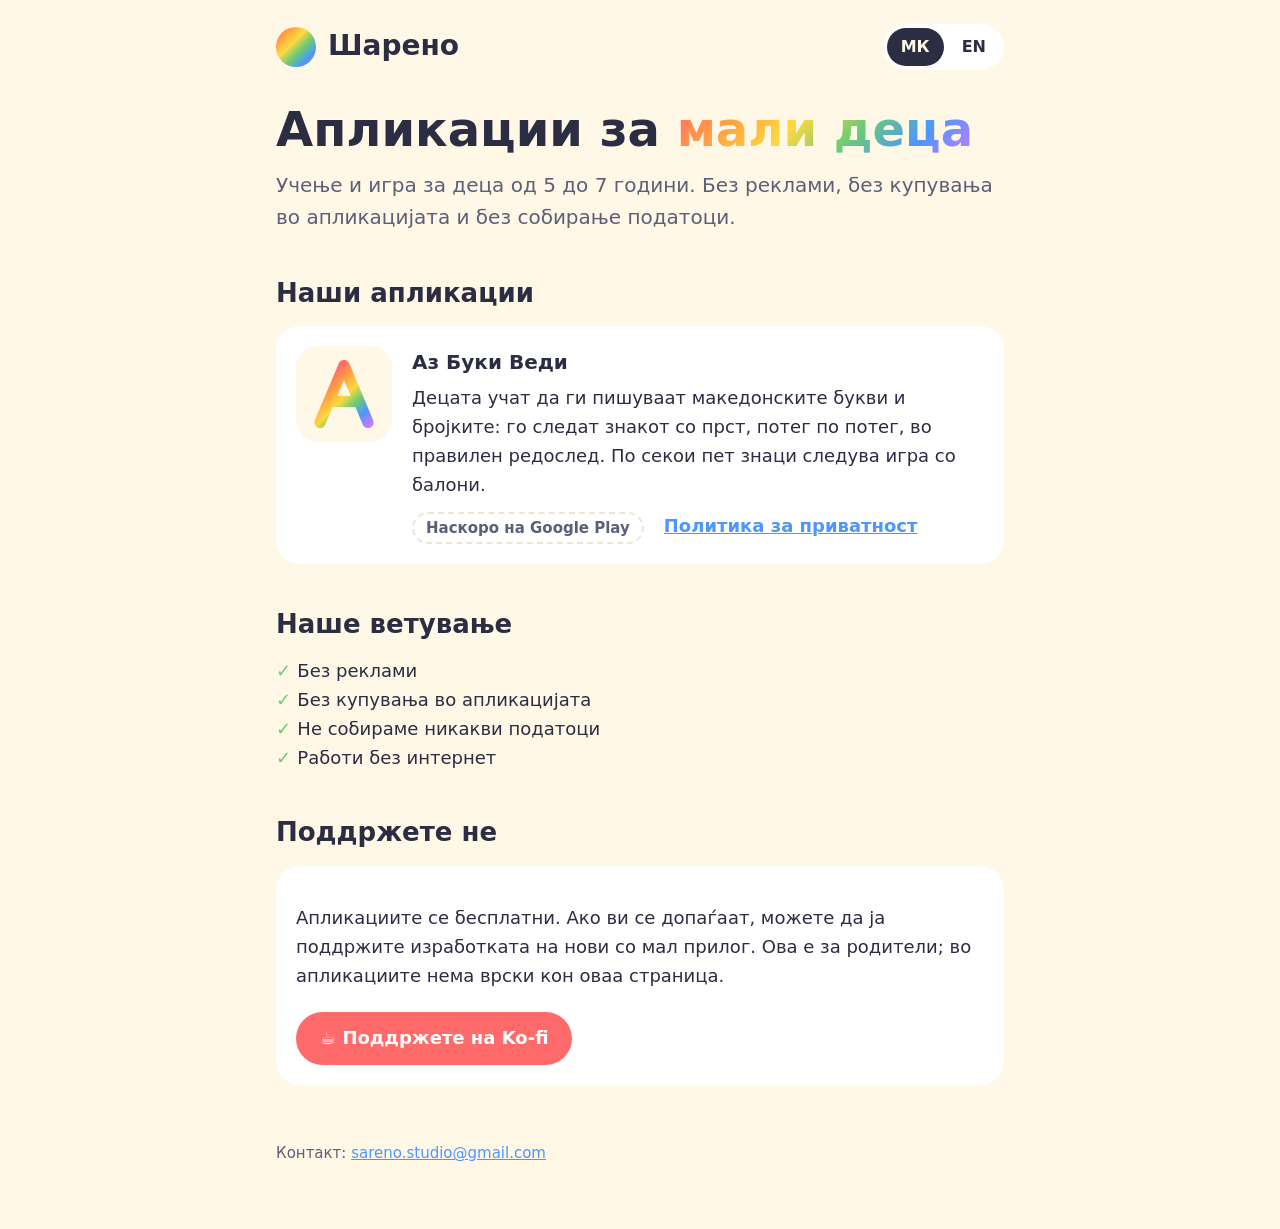
==== index.html @ 2bbfe4ad "Studio site with Аз Буки Веди privacy policy Co-Authored-By: Claude Opus 5.5 <noreply@anthropic.com>" ====
<!doctype html>
<html lang="mk">
<head>
  <meta charset="utf-8">
  <meta name="viewport" content="width=device-width, initial-scale=1">
  <title>Шарено</title>
  <meta name="description" content="Шарено: апликации за учење и игра за мали деца, без реклами и без собирање податоци.">
  <link rel="icon" href="az-buki-vedi/icon.png">
  <link rel="stylesheet" href="style.css">
</head>
<body>
<main>
  <header class="top">
    <a class="brand" href="./"><span class="dots" aria-hidden="true"></span>Шарено</a>
    <div class="lang" role="group" aria-label="Јазик / Language">
      <button type="button" data-set-lang="mk" aria-pressed="true">МК</button>
      <button type="button" data-set-lang="en" aria-pressed="false">EN</button>
    </div>
  </header>

  <!-- Macedonian -->
  <section lang="mk" data-lang="mk">
    <h1>Апликации за <span class="rainbow">мали деца</span></h1>
    <p class="lead">Учење и игра за деца од 5 до 7 години. Без реклами, без купувања во апликацијата и без собирање податоци.</p>

    <h2>Наши апликации</h2>
    <article class="card">
      <img src="az-buki-vedi/icon.png" alt="">
      <div>
        <h3>Аз Буки Веди</h3>
        <p>Децата учат да ги пишуваат македонските букви и бројките: го следат знакот со прст, потег по потег, во правилен редослед. По секои пет знаци следува игра со балони.</p>
        <div class="links">
          <span class="soon">Наскоро на Google Play</span>
          <a href="az-buki-vedi/privacy.html">Политика за приватност</a>
        </div>
      </div>
    </article>

    <h2>Наше ветување</h2>
    <ul class="promise">
      <li>Без реклами</li>
      <li>Без купувања во апликацијата</li>
      <li>Не собираме никакви податоци</li>
      <li>Работи без интернет</li>
    </ul>

    <h2>Поддржете не</h2>
    <div class="support">
      <p>Апликациите се бесплатни. Ако ви се допаѓаат, можете да ја поддржите изработката на нови со мал прилог. Ова е за родители; во апликациите нема врски кон оваа страница.</p>
      <a class="button" href="https://ko-fi.com/KOFI_USERNAME" rel="noopener">☕ Поддржете на Ko-fi</a>
    </div>

    <footer>Контакт: <a href="mailto:sareno.studio@gmail.com">sareno.studio@gmail.com</a></footer>
  </section>

  <!-- English -->
  <section lang="en" data-lang="en" hidden>
    <h1>Apps for <span class="rainbow">little ones</span></h1>
    <p class="lead">Learning and play for children aged 5 to 7. No ads, no in-app purchases, and no data collection.</p>

    <h2>Our apps</h2>
    <article class="card">
      <img src="az-buki-vedi/icon.png" alt="">
      <div>
        <h3>Аз Буки Веди</h3>
        <p>Children learn to write the Macedonian Cyrillic letters and digits: they trace each symbol with a finger, stroke by stroke, in the correct order. After every five symbols there is a balloon game.</p>
        <div class="links">
          <span class="soon">Coming soon to Google Play</span>
          <a href="az-buki-vedi/privacy.html#en">Privacy policy</a>
        </div>
      </div>
    </article>

    <h2>Our promise</h2>
    <ul class="promise">
      <li>No ads</li>
      <li>No in-app purchases</li>
      <li>We collect no data at all</li>
      <li>Works offline</li>
    </ul>

    <h2>Support us</h2>
    <div class="support">
      <p>Our apps are free. If you like them, you can support the making of new ones with a small tip. This is for parents; the apps never link to this page.</p>
      <a class="button" href="https://ko-fi.com/KOFI_USERNAME" rel="noopener">☕ Support on Ko-fi</a>
    </div>

    <footer>Contact: <a href="mailto:sareno.studio@gmail.com">sareno.studio@gmail.com</a></footer>
  </section>
</main>
<script>
  // Language switch; remembers the choice in the address (#en), nothing is stored.
  (function () {
    function show(lang) {
      document.querySelectorAll('[data-lang]').forEach(function (s) {
        s.hidden = s.getAttribute('data-lang') !== lang;
      });
      document.querySelectorAll('[data-set-lang]').forEach(function (b) {
        b.setAttribute('aria-pressed', String(b.getAttribute('data-set-lang') === lang));
      });
      document.documentElement.lang = lang;
    }
    document.querySelectorAll('[data-set-lang]').forEach(function (b) {
      b.addEventListener('click', function () {
        var lang = b.getAttribute('data-set-lang');
        history.replaceState(null, '', lang === 'en' ? '#en' : location.pathname);
        show(lang);
      });
    });
    show(location.hash === '#en' ? 'en' : 'mk');
  })();
</script>
</body>
</html>
---- style.css ----
:root {
  --bg: #fff8e7;
  --surface: #ffffff;
  --text: #2b2d42;
  --muted: #5c5f77;
  --line: #f0e6cf;
  --red: #ff6b6b;
  --blue: #4d96ff;
  --rainbow: linear-gradient(135deg, #ff6b6b, #ff9f43, #ffd93d, #6bcb77, #4d96ff, #c77dff);
  color-scheme: light dark;
}

@media (prefers-color-scheme: dark) {
  :root {
    --bg: #1d1b26;
    --surface: #2a2836;
    --text: #f4f1ea;
    --muted: #b9b5c9;
    --line: #3a3747;
  }
}

* {
  box-sizing: border-box;
}

body {
  margin: 0;
  background: var(--bg);
  color: var(--text);
  font-family: system-ui, -apple-system, 'Segoe UI', Roboto, sans-serif;
  font-size: 18px;
  line-height: 1.6;
}

main {
  max-width: 760px;
  margin: 0 auto;
  padding: 24px 16px 64px;
}

a {
  color: var(--blue);
}

header.top {
  display: flex;
  align-items: center;
  justify-content: space-between;
  gap: 12px;
  margin-bottom: 32px;
}

.brand {
  display: flex;
  align-items: center;
  gap: 12px;
  color: inherit;
  text-decoration: none;
  font-weight: 900;
  font-size: 28px;
}

.brand .dots {
  width: 40px;
  height: 40px;
  border-radius: 50%;
  background: var(--rainbow);
}

.lang {
  display: flex;
  gap: 4px;
  background: var(--surface);
  border-radius: 999px;
  padding: 4px;
}

.lang button {
  border: 0;
  background: transparent;
  color: var(--text);
  font: inherit;
  font-weight: 700;
  font-size: 16px;
  padding: 6px 14px;
  border-radius: 999px;
  cursor: pointer;
}

.lang button[aria-pressed='true'] {
  background: var(--text);
  color: var(--bg);
}

h1 {
  font-size: clamp(32px, 7vw, 48px);
  line-height: 1.15;
  margin: 0 0 12px;
}

h1 .rainbow {
  background: var(--rainbow);
  -webkit-background-clip: text;
  background-clip: text;
  color: transparent;
}

h2 {
  font-size: 26px;
  margin: 40px 0 12px;
}

h3 {
  font-size: 20px;
  margin: 28px 0 6px;
}

.lead {
  font-size: 20px;
  color: var(--muted);
  margin: 0 0 32px;
}

.card {
  display: flex;
  gap: 20px;
  align-items: flex-start;
  background: var(--surface);
  border-radius: 24px;
  padding: 20px;
  margin-bottom: 16px;
}

.card img {
  width: 96px;
  height: 96px;
  border-radius: 22px;
  flex-shrink: 0;
}

.card h3 {
  margin-top: 0;
}

.card p {
  margin: 0 0 12px;
}

.links {
  display: flex;
  flex-wrap: wrap;
  gap: 8px 20px;
  font-weight: 700;
}

.soon {
  display: inline-block;
  font-size: 15px;
  font-weight: 700;
  color: var(--muted);
  border: 2px dashed var(--line);
  border-radius: 999px;
  padding: 2px 12px;
}

.support {
  background: var(--surface);
  border-radius: 24px;
  padding: 20px;
}

.button {
  display: inline-block;
  background: var(--red);
  color: #fff;
  font-weight: 800;
  text-decoration: none;
  border-radius: 999px;
  padding: 12px 24px;
  margin-top: 4px;
}

.promise {
  list-style: none;
  padding: 0;
  margin: 0 0 12px;
}

.promise li::before {
  content: '✓  ';
  font-weight: 900;
  color: #6bcb77;
}

footer {
  margin-top: 56px;
  font-size: 15px;
  color: var(--muted);
}

.policy h2 {
  border-top: 2px solid var(--line);
  padding-top: 32px;
}

.policy h2:first-of-type {
  border-top: 0;
  padding-top: 0;
}

@media (max-width: 520px) {
  .card {
    flex-direction: column;
  }
}
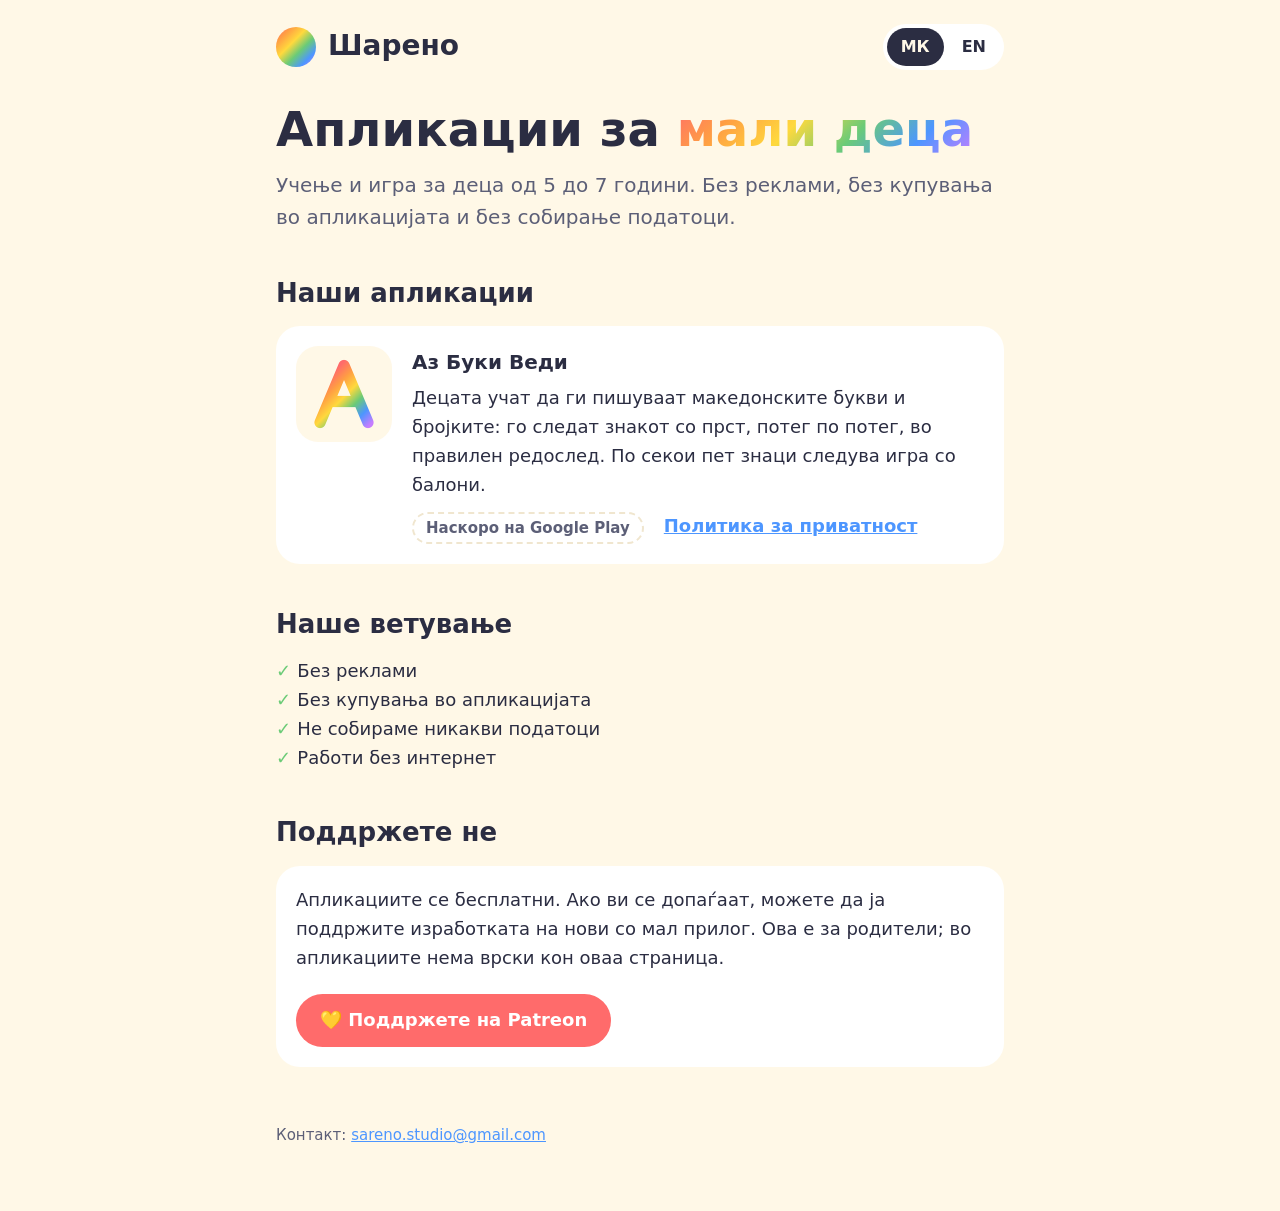
==== commit 98765dd7: "Use Patreon for the support button Co-Authored-By: Claude Opus 5.5 <noreply@anthropic.com>" ====
--- a/index.html
+++ b/index.html
@@ -47,7 +47,7 @@
     <h2>Поддржете не</h2>
     <div class="support">
       <p>Апликациите се бесплатни. Ако ви се допаѓаат, можете да ја поддржите изработката на нови со мал прилог. Ова е за родители; во апликациите нема врски кон оваа страница.</p>
-      <a class="button" href="https://ko-fi.com/KOFI_USERNAME" rel="noopener">☕ Поддржете на Ko-fi</a>
+      <a class="button" href="https://www.patreon.com/PATREON_USERNAME" rel="noopener">💛 Поддржете на Patreon</a>
     </div>
 
     <footer>Контакт: <a href="mailto:sareno.studio@gmail.com">sareno.studio@gmail.com</a></footer>
@@ -82,7 +82,7 @@
     <h2>Support us</h2>
     <div class="support">
       <p>Our apps are free. If you like them, you can support the making of new ones with a small tip. This is for parents; the apps never link to this page.</p>
-      <a class="button" href="https://ko-fi.com/KOFI_USERNAME" rel="noopener">☕ Support on Ko-fi</a>
+      <a class="button" href="https://www.patreon.com/PATREON_USERNAME" rel="noopener">💛 Support on Patreon</a>
     </div>
 
     <footer>Contact: <a href="mailto:sareno.studio@gmail.com">sareno.studio@gmail.com</a></footer>
--- a/style.css
+++ b/style.css
@@ -170,6 +170,10 @@
   padding: 20px;
 }
 
+.support p {
+  margin-top: 0;
+}
+
 .button {
   display: inline-block;
   background: var(--red);
